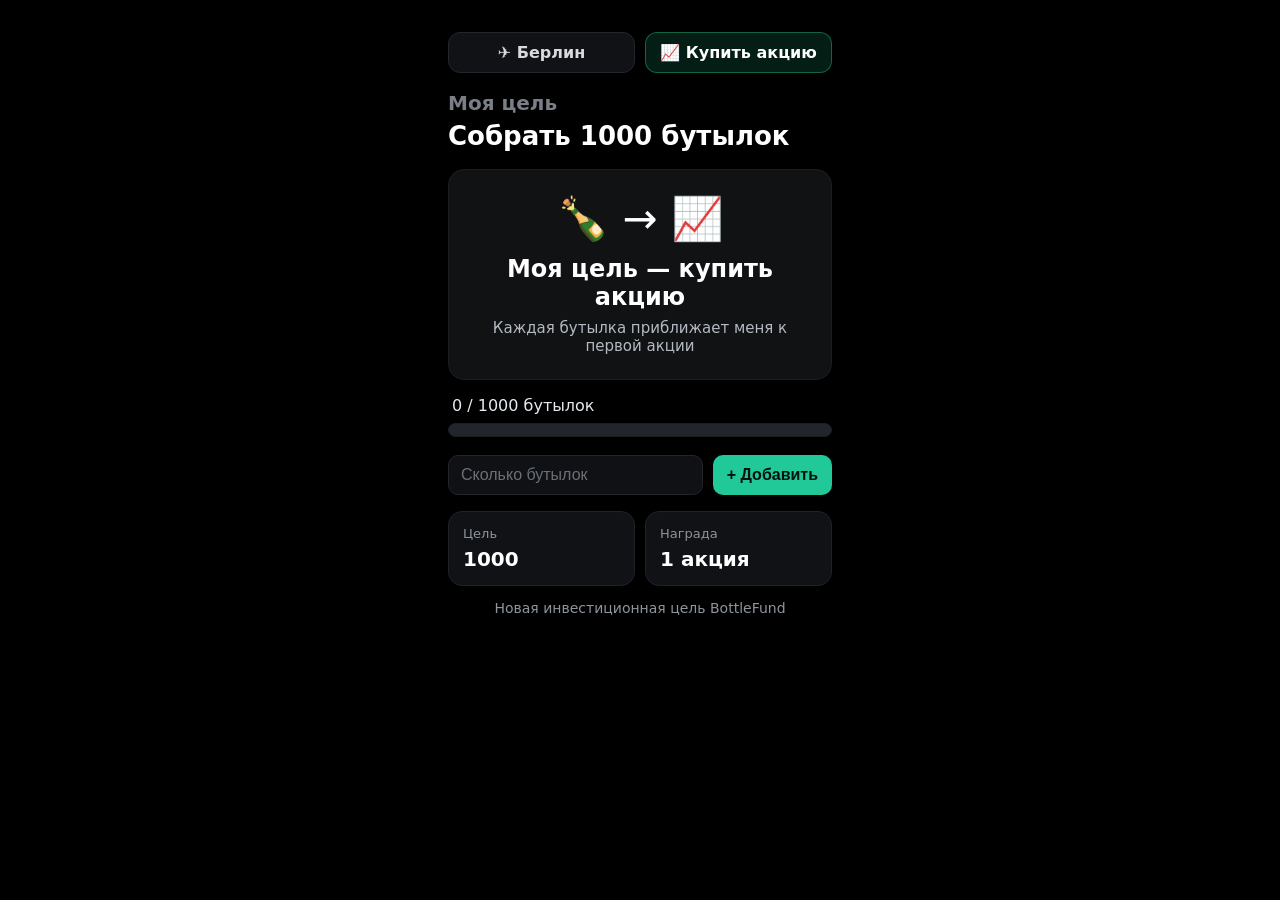
==== stock.html @ 6b42dcda "Add files via upload" ====
<!DOCTYPE html>
<html lang="ru">
<head>
  <meta charset="UTF-8" />
  <meta name="viewport" content="width=device-width, initial-scale=1" />
  <title>BottleFund — 1000 бутылок</title>

  <link rel="stylesheet" href="style.css" />
  <link rel="manifest" href="manifest.json" />
  <link rel="icon" type="image/png" href="icon.png" />
  <meta name="theme-color" content="#000000" />

  <script>
    if ("serviceWorker" in navigator) {
      window.addEventListener("load", () => {
        navigator.serviceWorker.register("./service-worker.js");
      });
    }
  </script>
</head>
<body>
  <main class="container" data-goal="1000" data-unit="бутылок" data-storage-key="bottlefund_progress_stock" data-start="0">
    <nav class="top-nav" aria-label="Цели BottleFund">
      <a href="index.html" class="nav-link">✈️ Берлин</a>
      <a href="stock.html" class="nav-link active">📈 Купить акцию</a>
    </nav>

    <h1>Моя цель</h1>
    <h2>Собрать 1000 бутылок</h2>

    <div class="goal-card stock-goal-card">
      <div class="goal-emoji">🍾 → 📈</div>
      <div class="goal-title">Моя цель — купить акцию</div>
      <div class="goal-subtitle">Каждая бутылка приближает меня к первой акции</div>
    </div>

    <div class="progress-readout">
      <span id="progressText">0 / 1000 бутылок</span>
    </div>
    <div class="progress-outer" aria-label="Прогресс к цели">
      <div id="progressFill" class="progress-fill"></div>
    </div>

    <div class="controls">
      <input id="amount" type="number" inputmode="numeric" min="1" placeholder="Сколько бутылок" />
      <button id="addBtn" type="button">+ Добавить</button>
    </div>

    <div class="stats-row">
      <div class="mini-stat">
        <span class="mini-stat-label">Цель</span>
        <strong>1000</strong>
      </div>
      <div class="mini-stat">
        <span class="mini-stat-label">Награда</span>
        <strong>1 акция</strong>
      </div>
    </div>

    <p class="goal-note">Новая инвестиционная цель BottleFund</p>
  </main>

  <script src="script.js" defer></script>
</body>
</html>
---- style.css ----
:root {
  --bg: #000000;
  --panel: #111214;
  --text: #ffffff;
  --muted: #7a7f87;
  --accent: #20c997;
  --accent-2: #2ee59d;
}

* { box-sizing: border-box; }

html, body {
  height: 100%;
}

body {
  margin: 0;
  background: var(--bg);
  color: var(--text);
  font-family: system-ui, -apple-system, Segoe UI, Roboto, Arial, sans-serif;
  -webkit-font-smoothing: antialiased;
  -moz-osx-font-smoothing: grayscale;
}

.container {
  max-width: 420px;
  margin: 0 auto;
  padding: 24px 18px 40px;
}

.top-nav {
  display: flex;
  gap: 10px;
  margin-bottom: 18px;
}

.nav-link {
  flex: 1;
  text-decoration: none;
  color: #d7dbe0;
  background: #101215;
  border: 1px solid #23262c;
  border-radius: 12px;
  padding: 10px 12px;
  text-align: center;
  font-weight: 600;
}

.nav-link.active {
  background: rgba(32, 201, 151, 0.14);
  border-color: rgba(46, 229, 157, 0.35);
  color: #ffffff;
}

h1 {
  margin: 0 0 6px;
  font-size: 20px;
  font-weight: 600;
  color: var(--muted);
}

h2 {
  margin: 0 0 18px;
  font-size: 26px;
  font-weight: 700;
}

.bottle-wrap,
.goal-card {
  width: 100%;
  background: var(--panel);
  border: 1px solid #1b1d21;
  border-radius: 16px;
  padding: 14px;
}

.bottle-wrap {
  display: flex;
  align-items: center;
  justify-content: center;
}

.bottle-img {
  width: 100%;
  max-width: 320px;
  height: auto;
  display: block;
  border-radius: 10px;
}

.stock-goal-card {
  text-align: center;
  padding: 24px 18px;
}

.goal-emoji {
  font-size: 42px;
  margin-bottom: 12px;
}

.goal-title {
  font-size: 24px;
  font-weight: 700;
  margin-bottom: 8px;
}

.goal-subtitle {
  color: #b4bac3;
  font-size: 15px;
}

.progress-readout {
  margin: 16px 4px 8px;
  font-size: 16px;
  color: #e6e9ee;
}

.progress-outer {
  width: 100%;
  height: 14px;
  background: #22252b;
  border: 1px solid #1b1d21;
  border-radius: 999px;
  overflow: hidden;
}

.progress-fill {
  height: 100%;
  width: 0%;
  background: linear-gradient(90deg, var(--accent), var(--accent-2));
  transition: width 220ms ease;
}

.controls {
  display: flex;
  gap: 10px;
  margin-top: 18px;
}

#amount {
  flex: 1;
  background: #0f1114;
  color: var(--text);
  border: 1px solid #22252b;
  border-radius: 10px;
  padding: 10px 12px;
  font-size: 16px;
  outline: none;
}

#amount::placeholder { color: #6b7078; }

#addBtn {
  background: var(--accent);
  color: #00120c;
  border: none;
  border-radius: 10px;
  padding: 10px 14px;
  font-weight: 700;
  font-size: 16px;
  cursor: pointer;
  transition: transform 80ms ease, filter 160ms ease;
}

#addBtn:active { transform: translateY(1px); }
#addBtn:hover { filter: brightness(1.05); }

.stats-row {
  display: grid;
  grid-template-columns: 1fr 1fr;
  gap: 10px;
  margin-top: 16px;
}

.mini-stat {
  background: #101215;
  border: 1px solid #1f2328;
  border-radius: 14px;
  padding: 14px;
}

.mini-stat-label {
  display: block;
  color: #8d949d;
  margin-bottom: 6px;
  font-size: 13px;
}

.mini-stat strong {
  font-size: 20px;
}

.goal-note {
  margin-top: 14px;
  color: #8d949d;
  text-align: center;
  font-size: 14px;
}

@media (min-width: 480px) {
  .container { padding-top: 32px; }
  .bottle-img { max-width: 360px; }
}
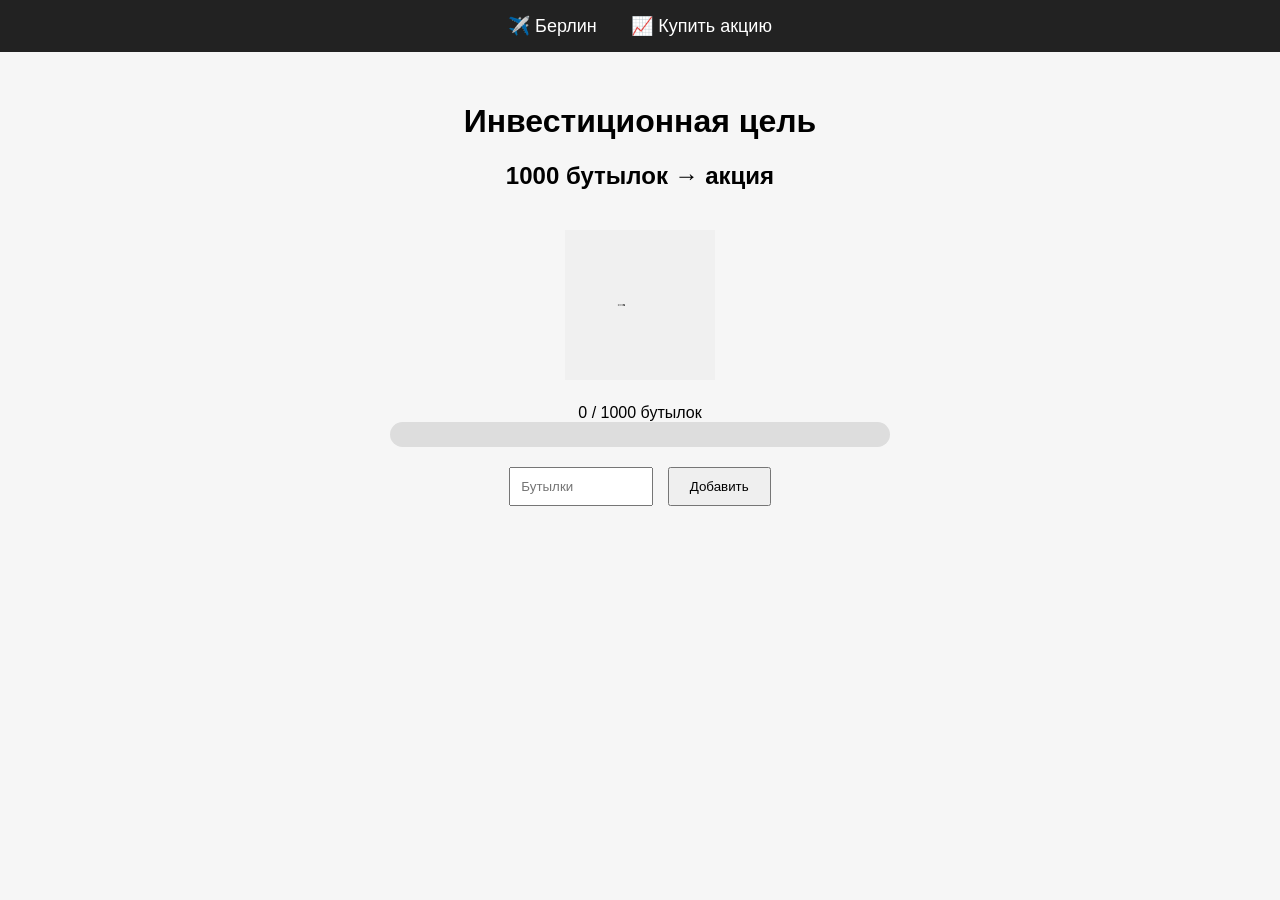
==== commit e868a181: "Add files via upload" ====
--- a/stock.html
+++ b/stock.html
@@ -1,65 +1,39 @@
 <!DOCTYPE html>
 <html lang="ru">
 <head>
-  <meta charset="UTF-8" />
-  <meta name="viewport" content="width=device-width, initial-scale=1" />
-  <title>BottleFund — 1000 бутылок</title>
-
-  <link rel="stylesheet" href="style.css" />
-  <link rel="manifest" href="manifest.json" />
-  <link rel="icon" type="image/png" href="icon.png" />
-  <meta name="theme-color" content="#000000" />
-
-  <script>
-    if ("serviceWorker" in navigator) {
-      window.addEventListener("load", () => {
-        navigator.serviceWorker.register("./service-worker.js");
-      });
-    }
-  </script>
+<meta charset="UTF-8">
+<meta name="viewport" content="width=device-width, initial-scale=1">
+<title>1000 бутылок → акция</title>
+<link rel="stylesheet" href="style.css">
 </head>
 <body>
-  <main class="container" data-goal="1000" data-unit="бутылок" data-storage-key="bottlefund_progress_stock" data-start="0">
-    <nav class="top-nav" aria-label="Цели BottleFund">
-      <a href="index.html" class="nav-link">✈️ Берлин</a>
-      <a href="stock.html" class="nav-link active">📈 Купить акцию</a>
-    </nav>
 
-    <h1>Моя цель</h1>
-    <h2>Собрать 1000 бутылок</h2>
+<nav class="menu">
+<a href="index.html">✈️ Берлин</a>
+<a href="stock.html">📈 Купить акцию</a>
+</nav>
 
-    <div class="goal-card stock-goal-card">
-      <div class="goal-emoji">🍾 → 📈</div>
-      <div class="goal-title">Моя цель — купить акцию</div>
-      <div class="goal-subtitle">Каждая бутылка приближает меня к первой акции</div>
-    </div>
+<div class="container">
+<h1>Инвестиционная цель</h1>
+<h2>1000 бутылок → акция</h2>
 
-    <div class="progress-readout">
-      <span id="progressText">0 / 1000 бутылок</span>
-    </div>
-    <div class="progress-outer" aria-label="Прогресс к цели">
-      <div id="progressFill" class="progress-fill"></div>
-    </div>
+<img src="icon.png" class="main-img">
 
-    <div class="controls">
-      <input id="amount" type="number" inputmode="numeric" min="1" placeholder="Сколько бутылок" />
-      <button id="addBtn" type="button">+ Добавить</button>
-    </div>
+<div class="progress-text">
+<span id="progressText">0 / 1000 бутылок</span>
+</div>
 
-    <div class="stats-row">
-      <div class="mini-stat">
-        <span class="mini-stat-label">Цель</span>
-        <strong>1000</strong>
-      </div>
-      <div class="mini-stat">
-        <span class="mini-stat-label">Награда</span>
-        <strong>1 акция</strong>
-      </div>
-    </div>
+<div class="progress-bar">
+<div id="progressFill"></div>
+</div>
 
-    <p class="goal-note">Новая инвестиционная цель BottleFund</p>
-  </main>
+<div class="controls">
+<input id="amount" type="number" placeholder="Бутылки">
+<button onclick="addBottle()">Добавить</button>
+</div>
 
-  <script src="script.js" defer></script>
+</div>
+
+<script src="script.js"></script>
 </body>
 </html>
--- a/style.css
+++ b/style.css
@@ -1,203 +1,57 @@
-:root {
-  --bg: #000000;
-  --panel: #111214;
-  --text: #ffffff;
-  --muted: #7a7f87;
-  --accent: #20c997;
-  --accent-2: #2ee59d;
+body{
+font-family:Arial;
+background:#f6f6f6;
+text-align:center;
+margin:0;
 }
 
-* { box-sizing: border-box; }
-
-html, body {
-  height: 100%;
+.menu{
+background:#222;
+padding:15px;
 }
 
-body {
-  margin: 0;
-  background: var(--bg);
-  color: var(--text);
-  font-family: system-ui, -apple-system, Segoe UI, Roboto, Arial, sans-serif;
-  -webkit-font-smoothing: antialiased;
-  -moz-osx-font-smoothing: grayscale;
+.menu a{
+color:white;
+margin:15px;
+text-decoration:none;
+font-size:18px;
 }
 
-.container {
-  max-width: 420px;
-  margin: 0 auto;
-  padding: 24px 18px 40px;
+.container{
+max-width:500px;
+margin:auto;
+padding:30px;
 }
 
-.top-nav {
-  display: flex;
-  gap: 10px;
-  margin-bottom: 18px;
+.main-img{
+width:150px;
+margin:20px;
 }
 
-.nav-link {
-  flex: 1;
-  text-decoration: none;
-  color: #d7dbe0;
-  background: #101215;
-  border: 1px solid #23262c;
-  border-radius: 12px;
-  padding: 10px 12px;
-  text-align: center;
-  font-weight: 600;
+.progress-bar{
+width:100%;
+height:25px;
+background:#ddd;
+border-radius:20px;
+overflow:hidden;
 }
 
-.nav-link.active {
-  background: rgba(32, 201, 151, 0.14);
-  border-color: rgba(46, 229, 157, 0.35);
-  color: #ffffff;
+#progressFill{
+height:100%;
+width:0%;
+background:#4caf50;
 }
 
-h1 {
-  margin: 0 0 6px;
-  font-size: 20px;
-  font-weight: 600;
-  color: var(--muted);
+.controls{
+margin-top:20px;
 }
 
-h2 {
-  margin: 0 0 18px;
-  font-size: 26px;
-  font-weight: 700;
+input{
+padding:10px;
+width:120px;
 }
 
-.bottle-wrap,
-.goal-card {
-  width: 100%;
-  background: var(--panel);
-  border: 1px solid #1b1d21;
-  border-radius: 16px;
-  padding: 14px;
+button{
+padding:10px 20px;
+margin-left:10px;
 }
-
-.bottle-wrap {
-  display: flex;
-  align-items: center;
-  justify-content: center;
-}
-
-.bottle-img {
-  width: 100%;
-  max-width: 320px;
-  height: auto;
-  display: block;
-  border-radius: 10px;
-}
-
-.stock-goal-card {
-  text-align: center;
-  padding: 24px 18px;
-}
-
-.goal-emoji {
-  font-size: 42px;
-  margin-bottom: 12px;
-}
-
-.goal-title {
-  font-size: 24px;
-  font-weight: 700;
-  margin-bottom: 8px;
-}
-
-.goal-subtitle {
-  color: #b4bac3;
-  font-size: 15px;
-}
-
-.progress-readout {
-  margin: 16px 4px 8px;
-  font-size: 16px;
-  color: #e6e9ee;
-}
-
-.progress-outer {
-  width: 100%;
-  height: 14px;
-  background: #22252b;
-  border: 1px solid #1b1d21;
-  border-radius: 999px;
-  overflow: hidden;
-}
-
-.progress-fill {
-  height: 100%;
-  width: 0%;
-  background: linear-gradient(90deg, var(--accent), var(--accent-2));
-  transition: width 220ms ease;
-}
-
-.controls {
-  display: flex;
-  gap: 10px;
-  margin-top: 18px;
-}
-
-#amount {
-  flex: 1;
-  background: #0f1114;
-  color: var(--text);
-  border: 1px solid #22252b;
-  border-radius: 10px;
-  padding: 10px 12px;
-  font-size: 16px;
-  outline: none;
-}
-
-#amount::placeholder { color: #6b7078; }
-
-#addBtn {
-  background: var(--accent);
-  color: #00120c;
-  border: none;
-  border-radius: 10px;
-  padding: 10px 14px;
-  font-weight: 700;
-  font-size: 16px;
-  cursor: pointer;
-  transition: transform 80ms ease, filter 160ms ease;
-}
-
-#addBtn:active { transform: translateY(1px); }
-#addBtn:hover { filter: brightness(1.05); }
-
-.stats-row {
-  display: grid;
-  grid-template-columns: 1fr 1fr;
-  gap: 10px;
-  margin-top: 16px;
-}
-
-.mini-stat {
-  background: #101215;
-  border: 1px solid #1f2328;
-  border-radius: 14px;
-  padding: 14px;
-}
-
-.mini-stat-label {
-  display: block;
-  color: #8d949d;
-  margin-bottom: 6px;
-  font-size: 13px;
-}
-
-.mini-stat strong {
-  font-size: 20px;
-}
-
-.goal-note {
-  margin-top: 14px;
-  color: #8d949d;
-  text-align: center;
-  font-size: 14px;
-}
-
-@media (min-width: 480px) {
-  .container { padding-top: 32px; }
-  .bottle-img { max-width: 360px; }
-}
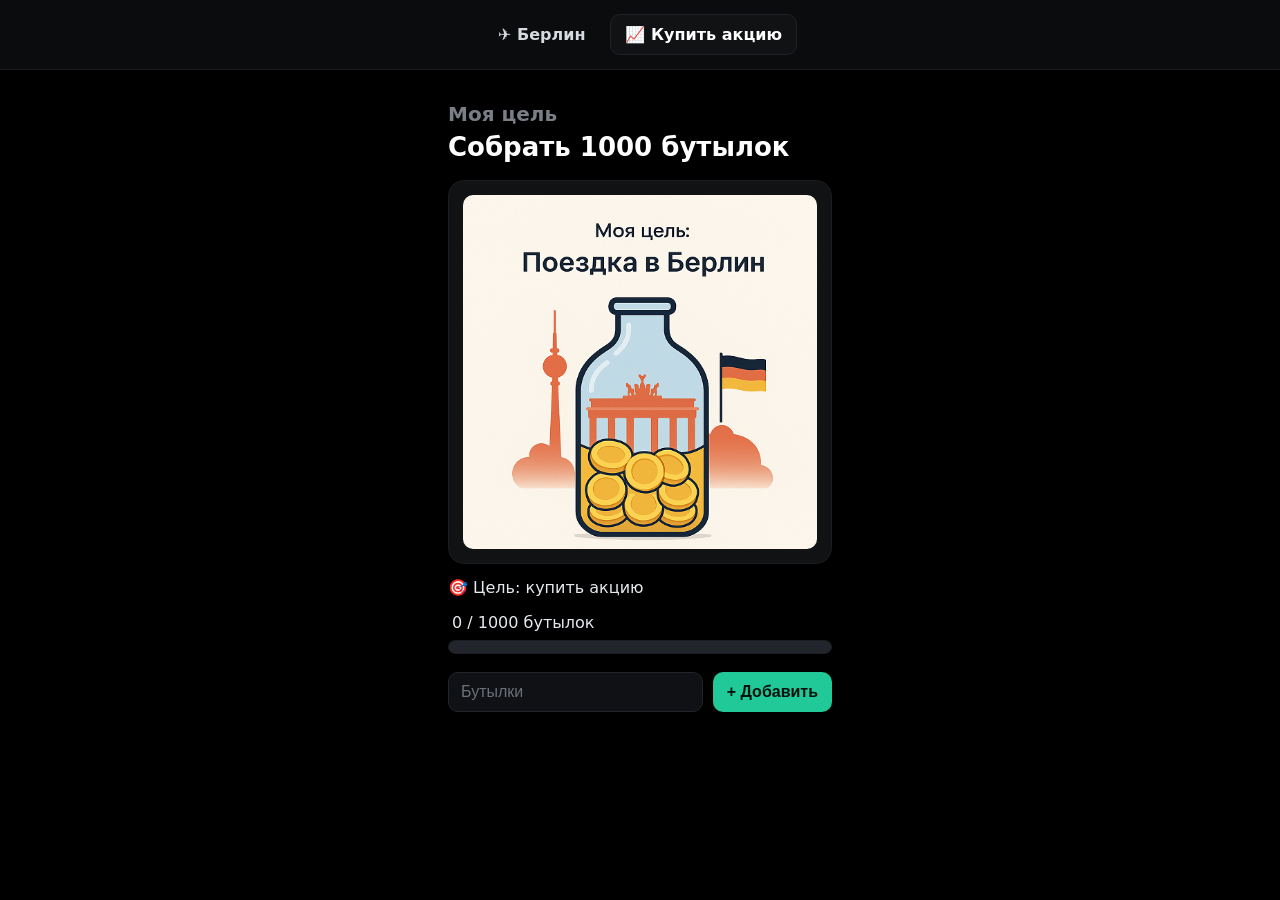
==== commit fcd30479: "Add files via upload" ====
--- a/stock.html
+++ b/stock.html
@@ -1,39 +1,52 @@
 <!DOCTYPE html>
 <html lang="ru">
 <head>
-<meta charset="UTF-8">
-<meta name="viewport" content="width=device-width, initial-scale=1">
-<title>1000 бутылок → акция</title>
-<link rel="stylesheet" href="style.css">
+  <meta charset="UTF-8" />
+  <meta name="viewport" content="width=device-width, initial-scale=1" />
+  <title>BottleFund — Купить акцию</title>
+
+  <link rel="stylesheet" href="style.css?v=2" />
+  <link rel="manifest" href="manifest.json?v=2" />
+  <link rel="icon" type="image/png" href="icon.png" />
+  <meta name="theme-color" content="#000000" />
+
+  <script>
+    if ("serviceWorker" in navigator) {
+      window.addEventListener("load", () => {
+        navigator.serviceWorker.register("./service-worker.js?v=2");
+      });
+    }
+  </script>
 </head>
 <body>
+  <nav class="top-nav">
+    <a href="index.html" class="nav-link">✈️ Берлин</a>
+    <a href="stock.html" class="nav-link active">📈 Купить акцию</a>
+  </nav>
 
-<nav class="menu">
-<a href="index.html">✈️ Берлин</a>
-<a href="stock.html">📈 Купить акцию</a>
-</nav>
+  <main class="container">
+    <h1>Моя цель</h1>
+    <h2>Собрать 1000 бутылок</h2>
 
-<div class="container">
-<h1>Инвестиционная цель</h1>
-<h2>1000 бутылок → акция</h2>
+    <div class="bottle-wrap">
+      <img src="icon.png" alt="BottleFund icon" class="bottle-img stock-img" />
+    </div>
 
-<img src="icon.png" class="main-img">
+    <div class="goal-note">🎯 Цель: купить акцию</div>
 
-<div class="progress-text">
-<span id="progressText">0 / 1000 бутылок</span>
-</div>
+    <div class="progress-readout">
+      <span id="progressText">0 / 1000 бутылок</span>
+    </div>
+    <div class="progress-outer" aria-label="Прогресс к цели">
+      <div id="progressFill" class="progress-fill"></div>
+    </div>
 
-<div class="progress-bar">
-<div id="progressFill"></div>
-</div>
+    <div class="controls">
+      <input id="amount" type="number" inputmode="numeric" min="1" placeholder="Бутылки" />
+      <button id="addBtn" type="button">+ Добавить</button>
+    </div>
+  </main>
 
-<div class="controls">
-<input id="amount" type="number" placeholder="Бутылки">
-<button onclick="addBottle()">Добавить</button>
-</div>
-
-</div>
-
-<script src="script.js"></script>
+  <script src="script.js?v=2" defer></script>
 </body>
 </html>
--- a/style.css
+++ b/style.css
@@ -1,57 +1,160 @@
-body{
-font-family:Arial;
-background:#f6f6f6;
-text-align:center;
-margin:0;
+:root {
+  --bg: #000000;
+  --panel: #111214;
+  --text: #ffffff;
+  --muted: #7a7f87;
+  --accent: #20c997;
+  --accent-2: #2ee59d;
 }
 
-.menu{
-background:#222;
-padding:15px;
+* { box-sizing: border-box; }
+
+html, body { height: 100%; }
+
+body {
+  margin: 0;
+  background: var(--bg);
+  color: var(--text);
+  font-family: system-ui, -apple-system, Segoe UI, Roboto, Arial, sans-serif;
+  -webkit-font-smoothing: antialiased;
+  -moz-osx-font-smoothing: grayscale;
 }
 
-.menu a{
-color:white;
-margin:15px;
-text-decoration:none;
-font-size:18px;
+.top-nav {
+  width: 100%;
+  display: flex;
+  justify-content: center;
+  gap: 10px;
+  padding: 14px 12px;
+  border-bottom: 1px solid #15181c;
+  background: #0b0c0e;
+  position: sticky;
+  top: 0;
+  z-index: 20;
 }
 
-.container{
-max-width:500px;
-margin:auto;
-padding:30px;
+.nav-link {
+  color: #d7dbe0;
+  text-decoration: none;
+  padding: 10px 14px;
+  border-radius: 10px;
+  border: 1px solid transparent;
+  font-weight: 600;
 }
 
-.main-img{
-width:150px;
-margin:20px;
+.nav-link:hover { background: #111214; }
+
+.nav-link.active {
+  color: #ffffff;
+  border-color: #1f2329;
+  background: #111214;
 }
 
-.progress-bar{
-width:100%;
-height:25px;
-background:#ddd;
-border-radius:20px;
-overflow:hidden;
+.container {
+  max-width: 420px;
+  margin: 0 auto;
+  padding: 24px 18px 40px;
 }
 
-#progressFill{
-height:100%;
-width:0%;
-background:#4caf50;
+h1 {
+  margin: 0 0 6px;
+  font-size: 20px;
+  font-weight: 600;
+  color: var(--muted);
 }
 
-.controls{
-margin-top:20px;
+h2 {
+  margin: 0 0 18px;
+  font-size: 26px;
+  font-weight: 700;
 }
 
-input{
-padding:10px;
-width:120px;
+.goal-note {
+  margin: 14px 0 0;
+  color: #e6e9ee;
+  font-size: 16px;
 }
 
-button{
-padding:10px 20px;
-margin-left:10px;
+.bottle-wrap {
+  width: 100%;
+  background: var(--panel);
+  border: 1px solid #1b1d21;
+  border-radius: 16px;
+  padding: 14px;
+  display: flex;
+  align-items: center;
+  justify-content: center;
 }
+
+.bottle-img {
+  width: 100%;
+  max-width: 320px;
+  height: auto;
+  display: block;
+  border-radius: 10px;
+}
+
+.stock-img {
+  max-width: 220px;
+}
+
+.progress-readout {
+  margin: 16px 4px 8px;
+  font-size: 16px;
+  color: #e6e9ee;
+}
+
+.progress-outer {
+  width: 100%;
+  height: 14px;
+  background: #22252b;
+  border: 1px solid #1b1d21;
+  border-radius: 999px;
+  overflow: hidden;
+}
+
+.progress-fill {
+  height: 100%;
+  width: 0%;
+  background: linear-gradient(90deg, var(--accent), var(--accent-2));
+  transition: width 220ms ease;
+}
+
+.controls {
+  display: flex;
+  gap: 10px;
+  margin-top: 18px;
+}
+
+#amount {
+  flex: 1;
+  background: #0f1114;
+  color: var(--text);
+  border: 1px solid #22252b;
+  border-radius: 10px;
+  padding: 10px 12px;
+  font-size: 16px;
+  outline: none;
+}
+
+#amount::placeholder { color: #6b7078; }
+
+#addBtn {
+  background: var(--accent);
+  color: #00120c;
+  border: none;
+  border-radius: 10px;
+  padding: 10px 14px;
+  font-weight: 700;
+  font-size: 16px;
+  cursor: pointer;
+  transition: transform 80ms ease, filter 160ms ease;
+}
+
+#addBtn:active { transform: translateY(1px); }
+#addBtn:hover { filter: brightness(1.05); }
+
+@media (min-width: 480px) {
+  .container { padding-top: 32px; }
+  .bottle-img { max-width: 360px; }
+}
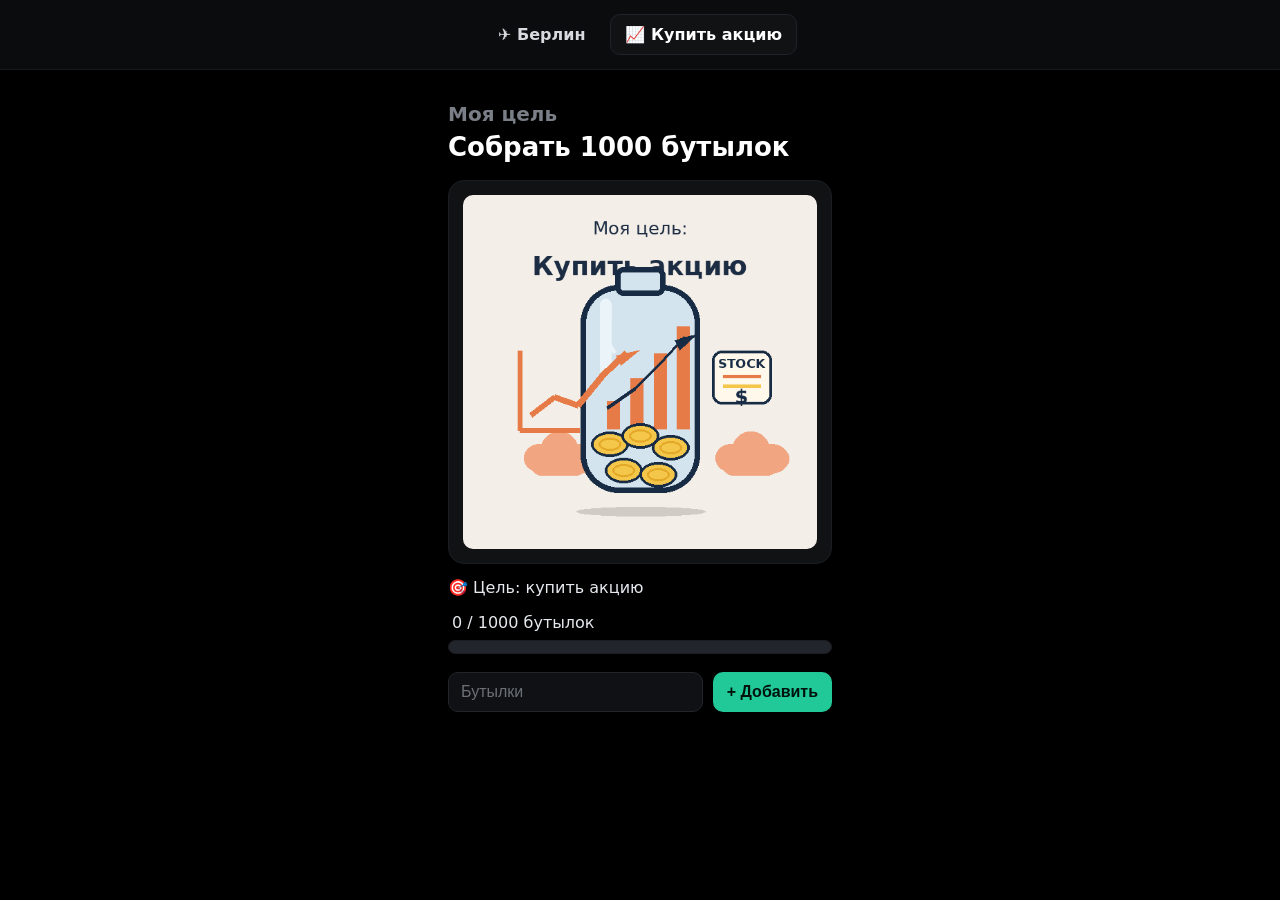
==== commit 591471a4: "Add files via upload" ====
--- a/stock.html
+++ b/stock.html
@@ -5,15 +5,15 @@
   <meta name="viewport" content="width=device-width, initial-scale=1" />
   <title>BottleFund — Купить акцию</title>
 
-  <link rel="stylesheet" href="style.css?v=2" />
-  <link rel="manifest" href="manifest.json?v=2" />
+  <link rel="stylesheet" href="style.css?v=4" />
+  <link rel="manifest" href="manifest.json?v=4" />
   <link rel="icon" type="image/png" href="icon.png" />
   <meta name="theme-color" content="#000000" />
 
   <script>
     if ("serviceWorker" in navigator) {
       window.addEventListener("load", () => {
-        navigator.serviceWorker.register("./service-worker.js?v=2");
+        navigator.serviceWorker.register("./service-worker.js?v=4");
       });
     }
   </script>
@@ -29,7 +29,7 @@
     <h2>Собрать 1000 бутылок</h2>
 
     <div class="bottle-wrap">
-      <img src="icon.png" alt="BottleFund icon" class="bottle-img stock-img" />
+      <img src="stock.png" alt="Купить акцию" class="bottle-img" />
     </div>
 
     <div class="goal-note">🎯 Цель: купить акцию</div>
@@ -47,6 +47,6 @@
     </div>
   </main>
 
-  <script src="script.js?v=2" defer></script>
+  <script src="script.js?v=4" defer></script>
 </body>
 </html>
